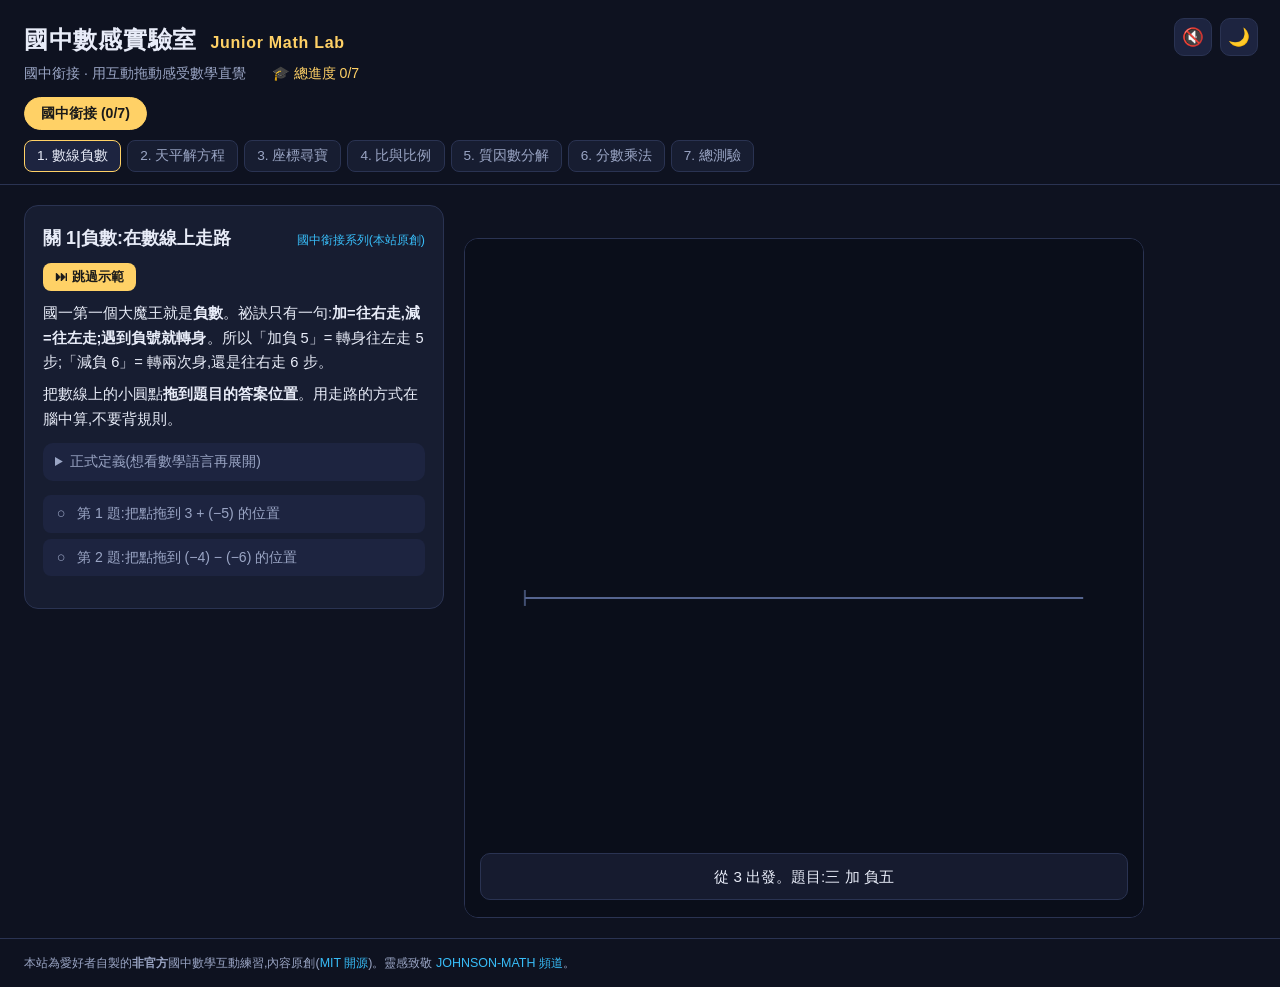
==== index.html @ 169c0b73 "init: 國中數感實驗室 Junior Math Lab — 從數感實驗室抽出國中銜接科目 從 linear-algebra-lab 抽出 JH_LEVELS 六關+JQ 測驗,組成獨立的國中銜接網" ====
<!DOCTYPE html>
<html lang="zh-Hant">
<head>
<meta charset="UTF-8">
<meta name="viewport" content="width=device-width, initial-scale=1.0">
<title>國中數感實驗室 Junior Math Lab — 國中數學互動練習</title>
<meta name="description" content="7 關互動數學:負數數線、天平解方程、座標尋寶、比例放縮、質因數、分數乘法;各附語音示範與總測驗。">
<meta property="og:title" content="國中數感實驗室 Junior Math Lab">
<meta property="og:description" content="7 關互動國中數學:用拖動、點選直接感受數學直覺,附示範動畫、語音旁白與總測驗。">
<meta property="og:type" content="website">
<meta property="og:image" content="og.png">
<link rel="stylesheet" href="style.css">
</head>
<body>
<header>
  <button id="voice-btn" title="示範旁白語音開關">🔇</button>
  <button id="theme-btn" title="切換深色 / 淺色">🌙</button>
  <h1>國中數感實驗室 <span class="en">Junior Math Lab</span></h1>
  <p class="subtitle">國中銜接 · 用互動拖動感受數學直覺<span id="overall"></span></p>
  <nav id="subjects"></nav>
  <nav id="tabs"></nav>
</header>

<main>
  <section id="panel">
    <div id="level-head">
      <h2 id="lv-title"></h2>
      <a id="lv-ep" href="#" target="_blank" rel="noopener"></a>
      <button id="demo-btn">▶ 看示範</button>
    </div>
    <div id="cert"></div>
    <div id="lv-intro"></div>
    <details id="lv-formal"><summary>正式定義(想看數學語言再展開)</summary><div id="lv-formal-body"></div></details>
    <div id="lv-goals"></div>
    <div id="lv-controls"></div>
  </section>
  <section id="stage">
    <div id="readout"></div>
    <canvas id="board" width="680" height="680"></canvas>
    <div id="caption"></div>
  </section>
</main>

<footer>
  <p>本站為愛好者自製的<b>非官方</b>國中數學互動練習,內容原創(<a href="https://github.com/klmtseng/junior-math-lab" target="_blank" rel="noopener">MIT 開源</a>)。靈感致敬 <a href="https://www.youtube.com/@JOHNSON-MATH" target="_blank" rel="noopener">JOHNSON-MATH 頻道</a>。</p>
</footer>

<script src="js/main.js"></script>
</body>
</html>
---- style.css ----
:root {
  --bg: #0e1220;
  --panel: #171d31;
  --panel2: #1d2440;
  --ink: #e8ecf8;
  --dim: #9aa5c4;
  --accent: #ffd166;
  --i-hat: #ff5c7a;
  --j-hat: #4ade80;
  --extra: #a78bfa;
  --blue: #38bdf8;
  --ok: #4ade80;
  --line: #2a3352;
}
* { box-sizing: border-box; margin: 0; padding: 0; }
body {
  background: var(--bg);
  color: var(--ink);
  font-family: "Noto Sans TC", "PingFang TC", "Microsoft JhengHei", sans-serif;
  line-height: 1.65;
  min-height: 100vh;
  display: flex;
  flex-direction: column;
  transition: background .25s, color .25s;
}
/* 淺色課程主題 */
body.light {
  --bg: #f4f6fc;
  --panel: #ffffff;
  --panel2: #eef1f8;
  --ink: #1b2138;
  --dim: #5c688a;
  --line: #d8deec;
}
body.light #board { background: #f4f6fc; }
body.light #caption, body.light #cert { background: rgba(255,255,255,.94); }
header { padding: 20px 24px 12px; border-bottom: 1px solid var(--line); position: relative; }
#theme-btn, #voice-btn {
  position: absolute; top: 18px;
  background: var(--panel2); border: 1px solid var(--line); color: var(--ink);
  width: 38px; height: 38px; border-radius: 10px; cursor: pointer; font-size: 1.1rem;
}
#theme-btn { right: 22px; }
#voice-btn { right: 68px; }
#voice-btn.on { border-color: var(--accent); background: var(--accent); }
#theme-btn:hover, #voice-btn:hover { border-color: var(--accent); }
#overall { color: var(--accent); margin-left: 12px; font-variant-numeric: tabular-nums; }
#cert {
  display: none;
  background: linear-gradient(135deg, rgba(255,209,102,.18), rgba(167,139,250,.14));
  border: 1px solid var(--accent);
  border-radius: 12px;
  padding: 12px 14px;
  margin-bottom: 12px;
  font-size: .92rem;
}
#cert.show { display: block; }
#cert .big { font-size: 1.08rem; font-weight: bold; color: var(--accent); }
#cert .sub { color: var(--dim); font-size: .82rem; margin-top: 3px; }
h1 { font-size: 1.5rem; letter-spacing: .03em; }
h1 .en { color: var(--accent); font-size: 1rem; margin-left: 6px; }
.subtitle { color: var(--dim); font-size: .88rem; margin-top: 2px; }
a { color: var(--blue); text-decoration: none; }
a:hover { text-decoration: underline; }

#subjects { display: flex; flex-wrap: wrap; gap: 8px; margin-top: 12px; }
#subjects button {
  background: transparent;
  border: 1px solid var(--accent);
  color: var(--accent);
  padding: 6px 16px;
  border-radius: 20px;
  cursor: pointer;
  font-size: .88rem;
  font-weight: bold;
  font-family: inherit;
}
#subjects button.active { background: var(--accent); color: #1a1a1a; }

#tabs { display: flex; flex-wrap: wrap; gap: 6px; margin-top: 10px; }
#tabs button {
  background: var(--panel);
  border: 1px solid var(--line);
  color: var(--dim);
  padding: 6px 12px;
  border-radius: 8px;
  cursor: pointer;
  font-size: .85rem;
  font-family: inherit;
}
#tabs button.active { background: var(--panel2); color: var(--ink); border-color: var(--accent); }
#tabs button.done::after { content: " ✓"; color: var(--ok); }

main {
  flex: 1;
  display: grid;
  grid-template-columns: minmax(300px, 420px) minmax(320px, 1fr);
  gap: 20px;
  padding: 20px 24px;
  align-items: start;
}
#panel { background: var(--panel); border: 1px solid var(--line); border-radius: 14px; padding: 18px; }
#level-head { display: flex; justify-content: space-between; align-items: baseline; gap: 10px; flex-wrap: wrap; }
#lv-title { font-size: 1.12rem; }
#lv-ep { font-size: .78rem; white-space: nowrap; }
#lv-intro { margin-top: 10px; font-size: .92rem; color: var(--ink); }
#lv-intro p + p { margin-top: 8px; }
#lv-intro .hl { color: var(--accent); }
#lv-intro .ih { color: var(--i-hat); font-weight: bold; }
#lv-intro .jh { color: var(--j-hat); font-weight: bold; }

details {
  margin-top: 12px;
  background: var(--panel2);
  border-radius: 10px;
  padding: 8px 12px;
  font-size: .86rem;
}
details summary { cursor: pointer; color: var(--dim); }
details div { margin-top: 8px; color: var(--ink); }
details .math { font-family: "STIX Two Math", "Cambria Math", serif; }

#lv-goals { margin-top: 14px; }
.goal {
  display: flex; align-items: center; gap: 8px;
  background: var(--panel2);
  border-radius: 8px;
  padding: 7px 10px;
  margin-top: 6px;
  font-size: .88rem;
  color: var(--dim);
}
.goal.done { color: var(--ok); }
.goal .box { width: 16px; text-align: center; }

#lv-controls { margin-top: 14px; display: flex; flex-direction: column; gap: 10px; }
#lv-controls .row { display: flex; align-items: center; gap: 8px; flex-wrap: wrap; }
#lv-controls label { font-size: .85rem; color: var(--dim); min-width: 3.2em; }
#lv-controls input[type=range] { flex: 1; accent-color: var(--accent); }
#lv-controls input[type=number] {
  width: 64px; background: var(--panel2); color: var(--ink);
  border: 1px solid var(--line); border-radius: 6px; padding: 5px 7px;
  font-size: .9rem; font-family: inherit;
}
#lv-controls button {
  background: var(--panel2); color: var(--ink);
  border: 1px solid var(--line); border-radius: 8px;
  padding: 7px 12px; cursor: pointer; font-size: .86rem; font-family: inherit;
}
#lv-controls button:hover { border-color: var(--accent); }
#lv-controls button.primary { background: var(--accent); color: #1a1a1a; font-weight: bold; }
#lv-controls .val { color: var(--accent); font-variant-numeric: tabular-nums; min-width: 3.4em; text-align: right; }
#lv-controls .quiz-msg { font-size: .85rem; }
.quiz-q { font-size: .95rem; line-height: 1.6; }
button.quiz-opt {
  display: block; width: 100%; text-align: left;
  background: var(--panel2); color: var(--ink);
  border: 1px solid var(--line); border-radius: 8px;
  padding: 9px 12px; cursor: pointer; font-size: .9rem; font-family: inherit;
}
button.quiz-opt:hover { border-color: var(--accent); }
button.quiz-opt.right { border-color: #4ade80; background: rgba(74,222,128,.14); }
button.quiz-opt.wrong { border-color: #ff5c7a; background: rgba(255,92,122,.14); }
.matrix-grid {
  display: grid; grid-template-columns: auto auto; gap: 6px;
  padding: 8px 14px; border-left: 2px solid var(--dim); border-right: 2px solid var(--dim);
  border-radius: 6px; width: max-content;
}

#demo-btn {
  background: var(--accent); color: #1a1a1a;
  border: none; border-radius: 8px;
  padding: 5px 12px; cursor: pointer;
  font-size: .82rem; font-weight: bold; font-family: inherit;
}
#demo-btn:hover { filter: brightness(1.1); }

#stage { display: flex; flex-direction: column; gap: 10px; min-width: 0; position: relative; }
#caption {
  position: absolute; left: 16px; bottom: 18px;
  width: min(calc(100% - 32px), 648px);
  text-align: center;
  background: rgba(23, 29, 49, .92);
  border: 1px solid var(--line);
  border-radius: 10px;
  padding: 10px 14px;
  font-size: .95rem;
  color: var(--ink);
  pointer-events: none;
  opacity: 0;
  transition: opacity .35s;
}
#caption.show { opacity: 1; }
#board {
  width: 100%; max-width: 680px;
  background: #0a0e1a;
  border: 1px solid var(--line);
  border-radius: 14px;
  touch-action: none;
  cursor: grab;
  display: block;
}
#readout {
  font-size: .9rem; color: var(--dim);
  font-variant-numeric: tabular-nums;
  min-height: 1.6em;
}
#readout b { color: var(--accent); }

footer { padding: 14px 24px; border-top: 1px solid var(--line); color: var(--dim); font-size: .78rem; }

@media (max-width: 860px) {
  main { grid-template-columns: 1fr; }
  #stage { order: -1; }
}
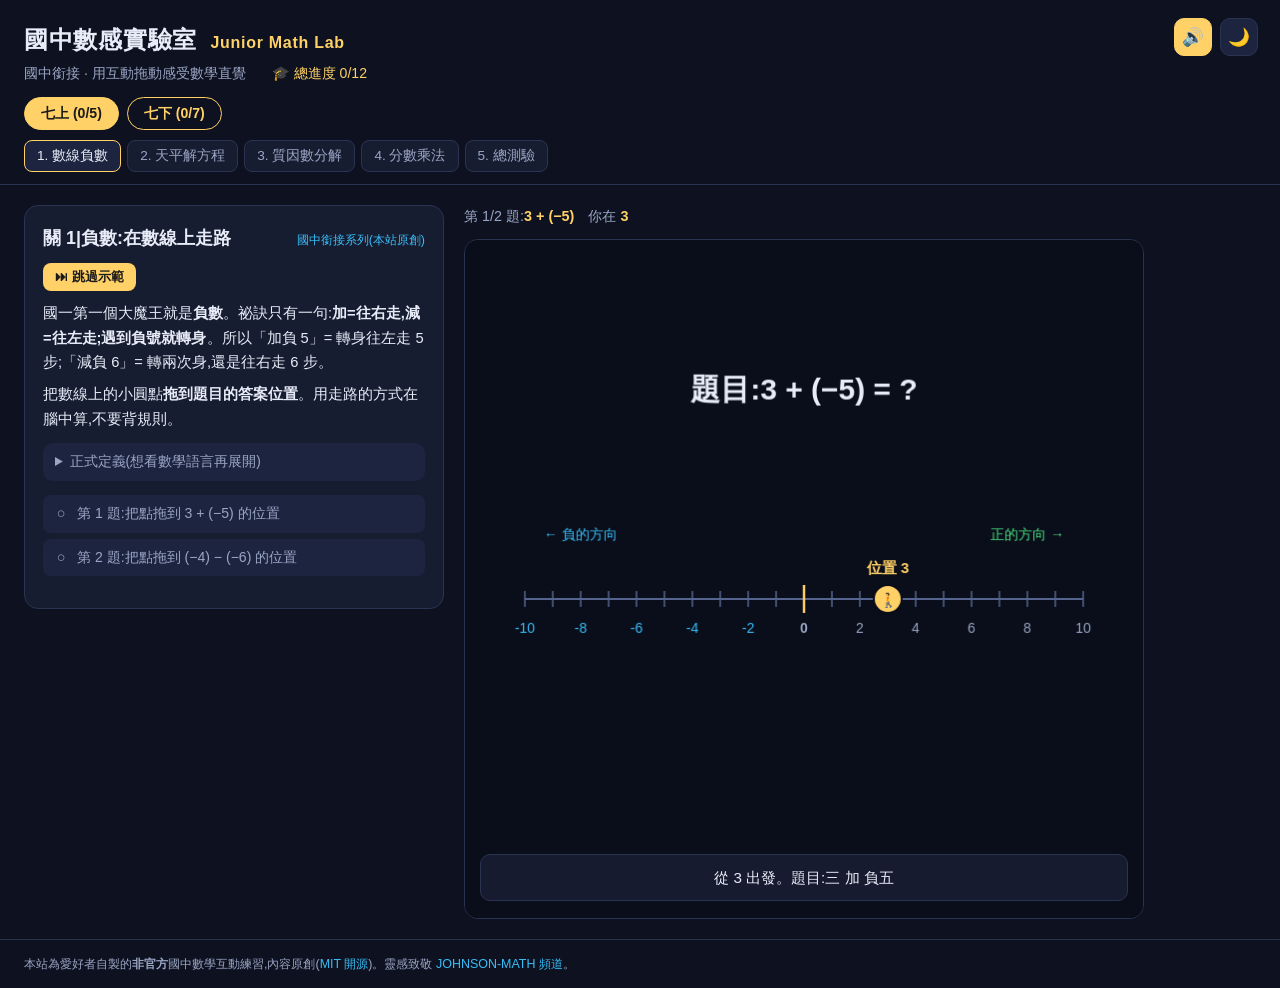
==== commit b8a26d25: "fix: 可讀性審計 P1 — 字幕括號黏音(6句雙份同步+mp3重錄)+gen_narration 括號轉停頓+index.html 關數 7→12" ====
--- a/index.html
+++ b/index.html
@@ -4,9 +4,9 @@
 <meta charset="UTF-8">
 <meta name="viewport" content="width=device-width, initial-scale=1.0">
 <title>國中數感實驗室 Junior Math Lab — 國中數學互動練習</title>
-<meta name="description" content="7 關互動數學:負數數線、天平解方程、座標尋寶、比例放縮、質因數、分數乘法;各附語音示範與總測驗。">
+<meta name="description" content="12 關互動國中數學(七上/七下):數線負數、解方程、座標、比例、質因數、分數、聯立方程式、不等式、統計圖表、線對稱;各附語音示範與總測驗。">
 <meta property="og:title" content="國中數感實驗室 Junior Math Lab">
-<meta property="og:description" content="7 關互動國中數學:用拖動、點選直接感受數學直覺,附示範動畫、語音旁白與總測驗。">
+<meta property="og:description" content="12 關互動國中數學:用拖動、點選直接感受數學直覺,附示範動畫、語音旁白與總測驗。">
 <meta property="og:type" content="website">
 <meta property="og:image" content="og.png">
 <link rel="stylesheet" href="style.css">
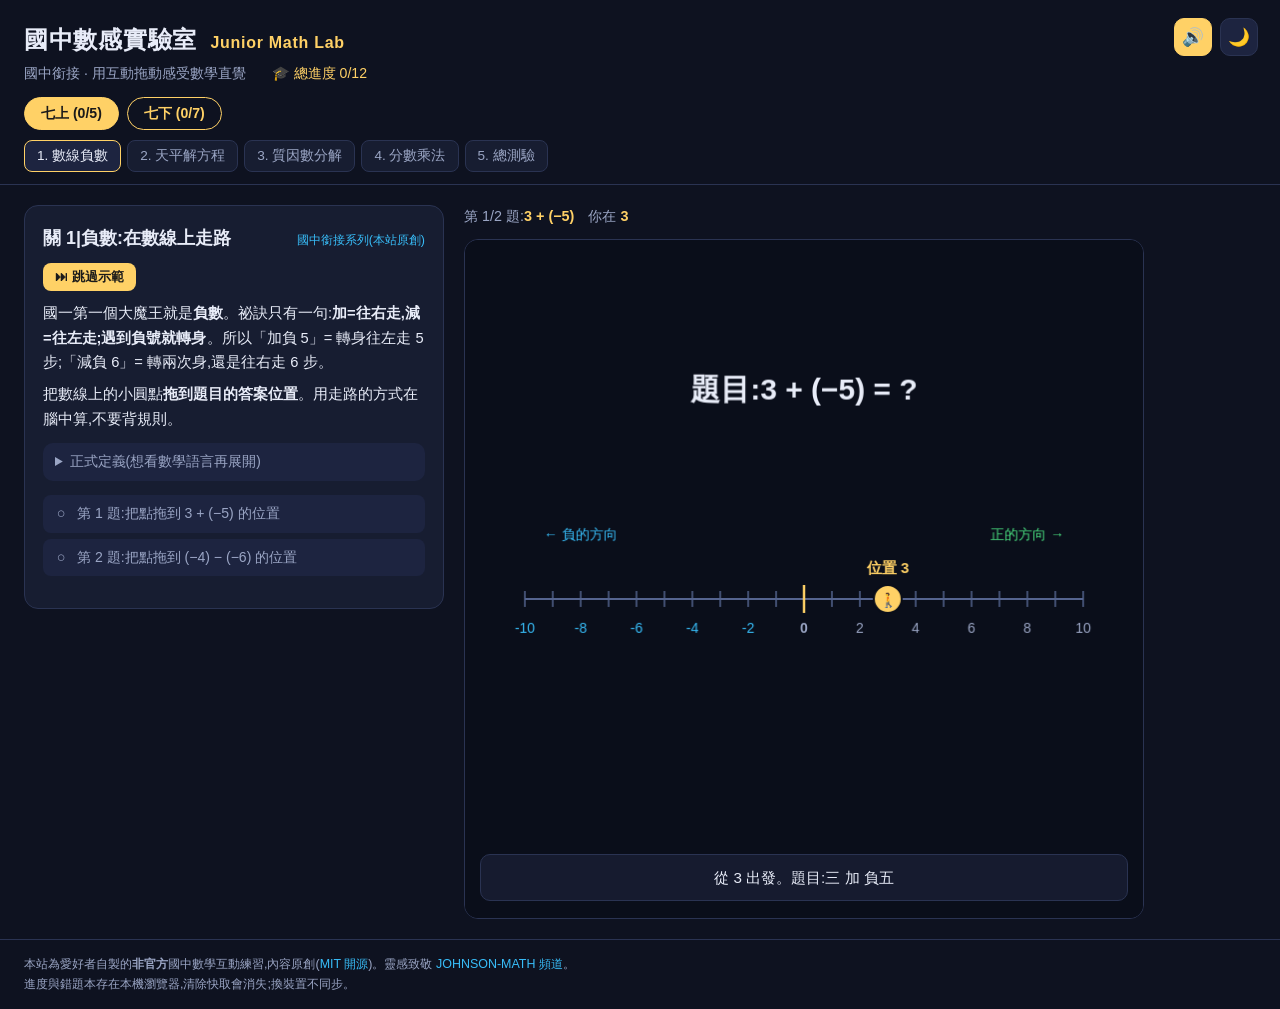
==== commit 3a9f4205: "fix: validity-audit P1/P2/P3 全修 (validity-audit 2026-07-08) P1 README.md: 重寫為本專案 12 關說明(七上/七下關卡表、特色、" ====
--- a/index.html
+++ b/index.html
@@ -43,6 +43,7 @@
 
 <footer>
   <p>本站為愛好者自製的<b>非官方</b>國中數學互動練習,內容原創(<a href="https://github.com/klmtseng/junior-math-lab" target="_blank" rel="noopener">MIT 開源</a>)。靈感致敬 <a href="https://www.youtube.com/@JOHNSON-MATH" target="_blank" rel="noopener">JOHNSON-MATH 頻道</a>。</p>
+  <p>進度與錯題本存在本機瀏覽器,清除快取會消失;換裝置不同步。</p>
 </footer>
 
 <script src="js/main.js"></script>
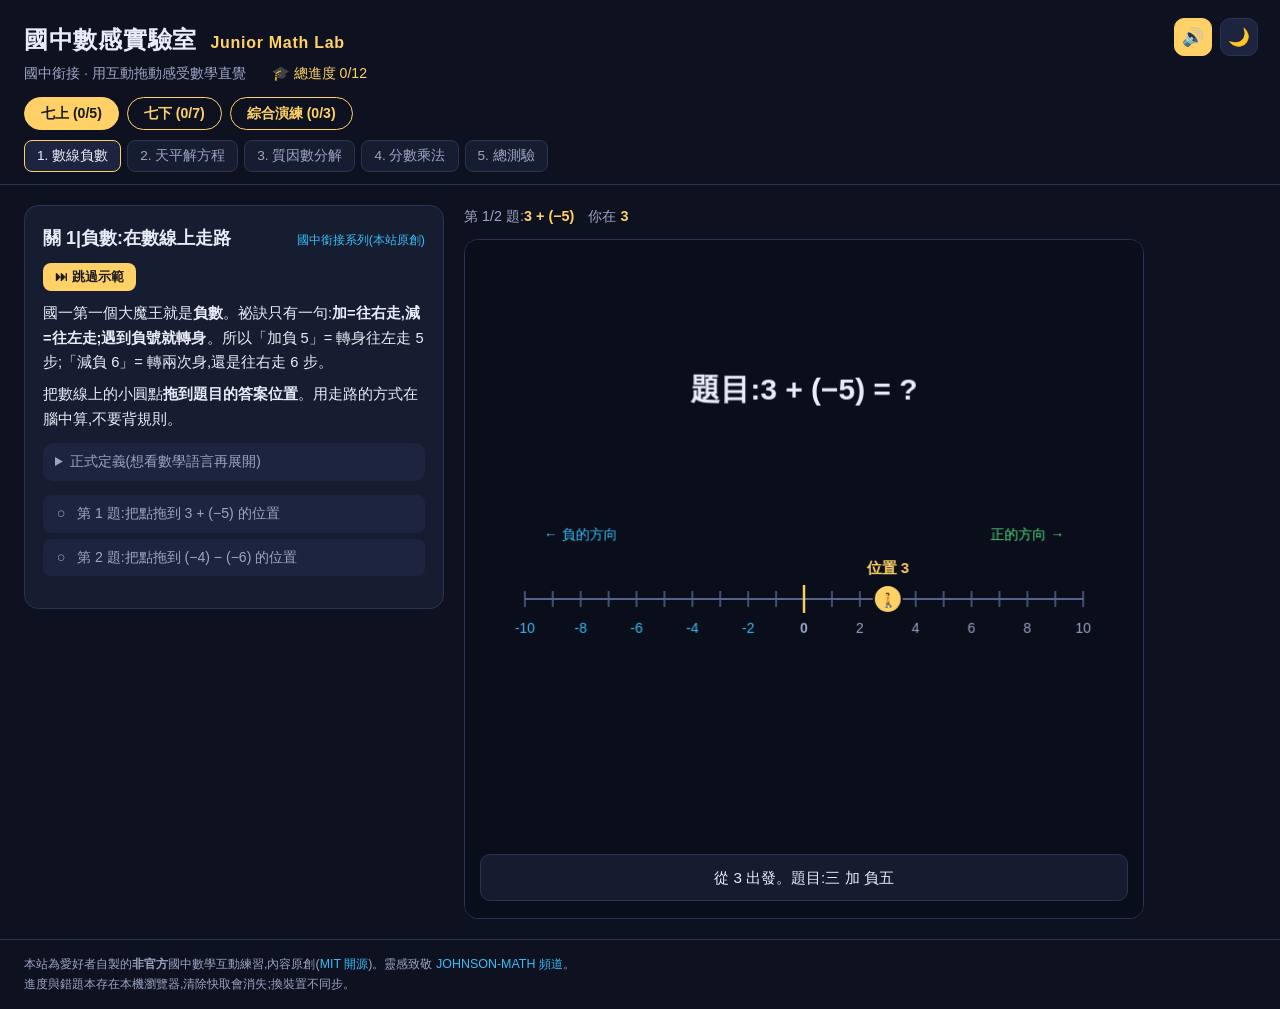
==== commit 32313e71: "add 綜合演練(mx)科目：16模板參數化出題器+弱點錯題本+三卷關卡 - js/drill.js: 新增 DRILL_TEMPLATES(16個), makeExamLevel工廠,   MX1/" ====
--- a/index.html
+++ b/index.html
@@ -47,5 +47,6 @@
 </footer>
 
 <script src="js/main.js"></script>
+<script src="js/drill.js"></script>
 </body>
 </html>
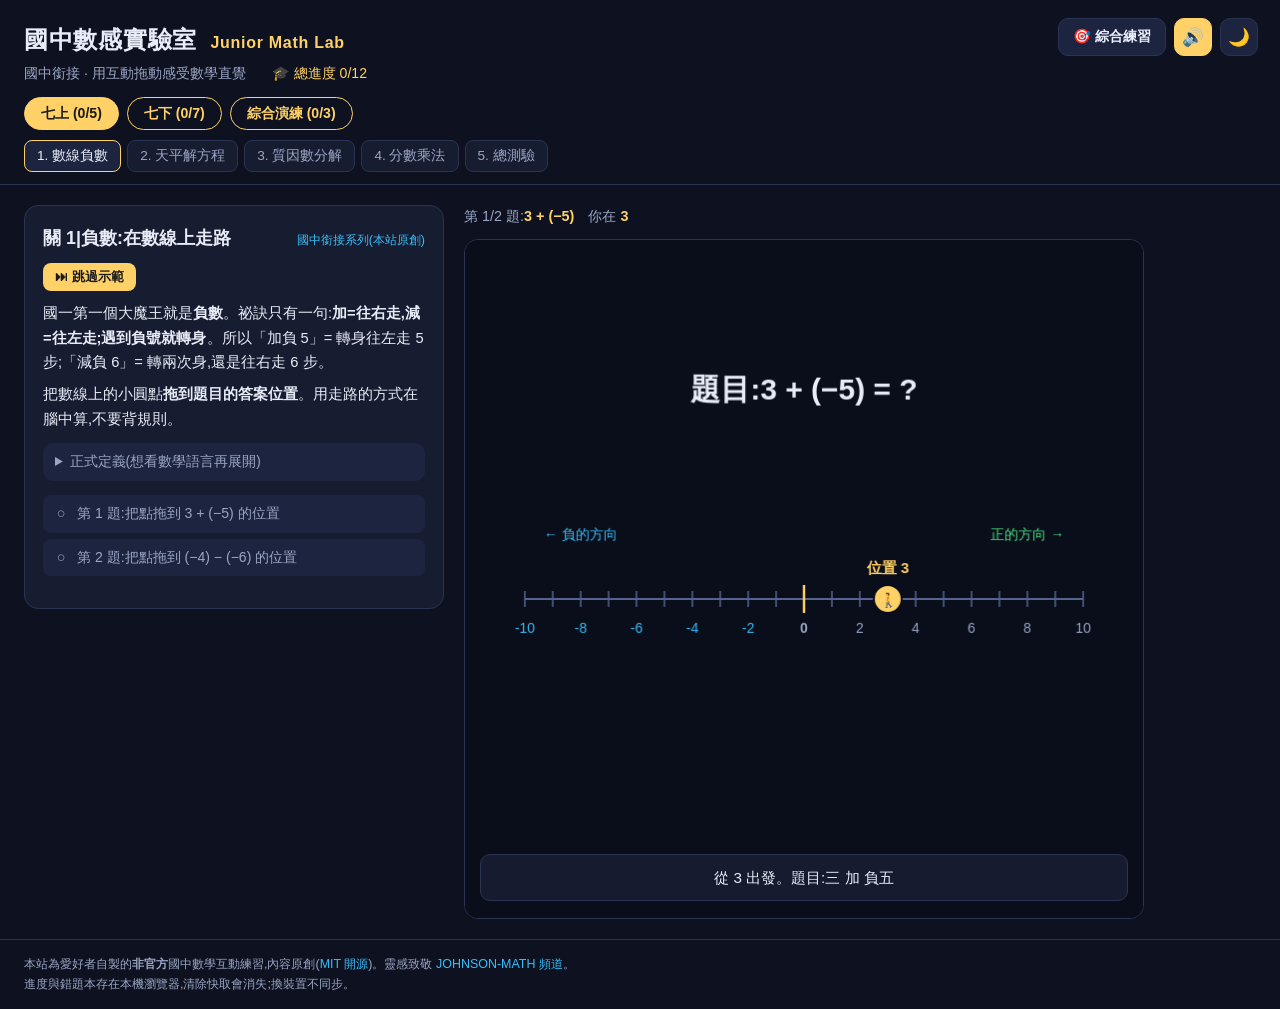
==== commit 2fadafeb: "需求2:統一綜合練習入口 hub.html + ?level 深連結 新增 hub.html:選科目(數學/自然)→ 作答對應總測驗。 main.js 加 ?level=<關卡id> 深連結:解析後切" ====
--- a/index.html
+++ b/index.html
@@ -15,6 +15,7 @@
 <header>
   <button id="voice-btn" title="示範旁白語音開關">🔇</button>
   <button id="theme-btn" title="切換深色 / 淺色">🌙</button>
+  <a id="hub-link" href="hub.html" title="綜合練習:選科目作答總測驗">🎯 綜合練習</a>
   <h1>國中數感實驗室 <span class="en">Junior Math Lab</span></h1>
   <p class="subtitle">國中銜接 · 用互動拖動感受數學直覺<span id="overall"></span></p>
   <nav id="subjects"></nav>
--- a/style.css
+++ b/style.css
@@ -44,6 +44,12 @@
 #voice-btn { right: 68px; }
 #voice-btn.on { border-color: var(--accent); background: var(--accent); }
 #theme-btn:hover, #voice-btn:hover { border-color: var(--accent); }
+#hub-link {
+  position: absolute; top: 18px; right: 114px; height: 38px; display: flex; align-items: center;
+  padding: 0 14px; background: var(--panel2); border: 1px solid var(--line);
+  border-radius: 10px; color: var(--ink); text-decoration: none; font-size: .9rem; font-weight: bold;
+}
+#hub-link:hover { border-color: var(--accent); color: var(--accent); }
 #overall { color: var(--accent); margin-left: 12px; font-variant-numeric: tabular-nums; }
 #cert {
   display: none;
